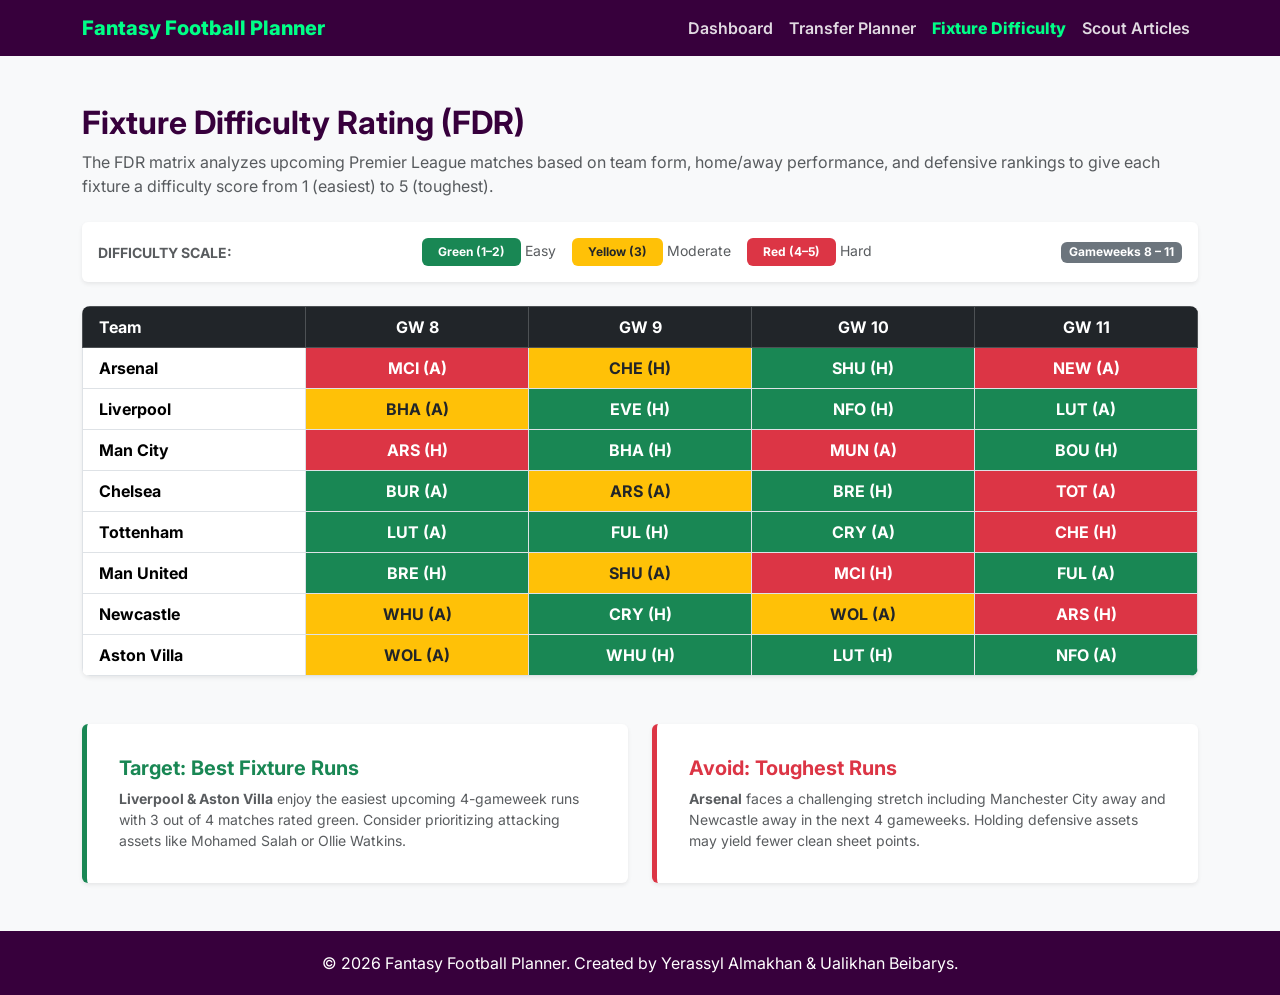
==== fdr.html @ 220f1911 "Add files via upload" ====
<!DOCTYPE html>
<html lang="en">
<head>
  <meta charset="UTF-8">
  <meta name="viewport" content="width=device-width, initial-scale=1.0">
  <title>Fantasy Football Planner | Fixture Difficulty Rating</title>
  <link href="https://cdn.jsdelivr.net/npm/bootstrap@5.3.3/dist/css/bootstrap.min.css" rel="stylesheet">
  <link rel="stylesheet" href="css/style.css">
</head>
<body>

  <!-- NAVBAR -->
  <nav class="navbar navbar-expand-lg navbar-custom sticky-top">
    <div class="container">
      <a class="navbar-brand" href="index.html">Fantasy Football Planner</a>
      <button class="navbar-toggler" type="button" data-bs-toggle="collapse" data-bs-target="#navbarNav">
        <span class="navbar-toggler-icon"></span>
      </button>
      <div class="collapse navbar-collapse" id="navbarNav">
        <ul class="navbar-nav ms-auto">
          <li class="nav-item"><a class="nav-link" href="index.html">Dashboard</a></li>
          <li class="nav-item"><a class="nav-link" href="planner.html">Transfer Planner</a></li>
          <li class="nav-item"><a class="nav-link active" href="fdr.html">Fixture Difficulty</a></li>
          <li class="nav-item"><a class="nav-link" href="articles.html">Scout Articles</a></li>
        </ul>
      </div>
    </div>
  </nav>

  <!-- MAIN CONTENT -->
  <main class="container py-5">
    
    <!-- PAGE HEADER & INTRO -->
    <div class="mb-4">
      <h2 class="fw-bold" style="color: var(--fpl-purple);">Fixture Difficulty Rating (FDR)</h2>
      <p class="text-muted">The FDR matrix analyzes upcoming Premier League matches based on team form, home/away performance, and defensive rankings to give each fixture a difficulty score from 1 (easiest) to 5 (toughest).</p>
    </div>

    <!-- COLOR LEGEND & TICKER HEADER -->
    <div class="card border-0 shadow-sm mb-4 p-3 bg-white">
      <div class="d-flex flex-wrap justify-content-between align-items-center gap-2">
        <span class="fw-bold text-uppercase small text-muted">Difficulty Scale:</span>
        <div class="d-flex gap-3 align-items-center flex-wrap">
          <div><span class="badge bg-success px-3 py-2">Green (1–2)</span> <small class="text-muted">Easy</small></div>
          <div><span class="badge bg-warning text-dark px-3 py-2">Yellow (3)</span> <small class="text-muted">Moderate</small></div>
          <div><span class="badge bg-danger px-3 py-2">Red (4–5)</span> <small class="text-muted">Hard</small></div>
        </div>
        <span class="badge bg-secondary">Gameweeks 8 – 11</span>
      </div>
    </div>

    <!-- FDR TABLE -->
    <div class="table-responsive shadow-sm rounded-3 mb-5">
      <table class="table table-bordered align-middle text-center mb-0">
        <thead class="table-dark">
          <tr>
            <th class="text-start ps-3" style="width: 20%;">Team</th>
            <th style="width: 20%;">GW 8</th>
            <th style="width: 20%;">GW 9</th>
            <th style="width: 20%;">GW 10</th>
            <th style="width: 20%;">GW 11</th>
          </tr>
        </thead>
        <tbody>
          <tr>
            <td class="fw-bold text-start ps-3">Arsenal</td>
            <td class="bg-danger text-white fw-bold">MCI (A)</td>
            <td class="bg-warning text-dark fw-bold">CHE (H)</td>
            <td class="bg-success text-white fw-bold">SHU (H)</td>
            <td class="bg-danger text-white fw-bold">NEW (A)</td>
          </tr>
          <tr>
            <td class="fw-bold text-start ps-3">Liverpool</td>
            <td class="bg-warning text-dark fw-bold">BHA (A)</td>
            <td class="bg-success text-white fw-bold">EVE (H)</td>
            <td class="bg-success text-white fw-bold">NFO (H)</td>
            <td class="bg-success text-white fw-bold">LUT (A)</td>
          </tr>
          <tr>
            <td class="fw-bold text-start ps-3">Man City</td>
            <td class="bg-danger text-white fw-bold">ARS (H)</td>
            <td class="bg-success text-white fw-bold">BHA (H)</td>
            <td class="bg-danger text-white fw-bold">MUN (A)</td>
            <td class="bg-success text-white fw-bold">BOU (H)</td>
          </tr>
          <tr>
            <td class="fw-bold text-start ps-3">Chelsea</td>
            <td class="bg-success text-white fw-bold">BUR (A)</td>
            <td class="bg-warning text-dark fw-bold">ARS (A)</td>
            <td class="bg-success text-white fw-bold">BRE (H)</td>
            <td class="bg-danger text-white fw-bold">TOT (A)</td>
          </tr>
          <tr>
            <td class="fw-bold text-start ps-3">Tottenham</td>
            <td class="bg-success text-white fw-bold">LUT (A)</td>
            <td class="bg-success text-white fw-bold">FUL (H)</td>
            <td class="bg-success text-white fw-bold">CRY (A)</td>
            <td class="bg-danger text-white fw-bold">CHE (H)</td>
          </tr>
          <tr>
            <td class="fw-bold text-start ps-3">Man United</td>
            <td class="bg-success text-white fw-bold">BRE (H)</td>
            <td class="bg-warning text-dark fw-bold">SHU (A)</td>
            <td class="bg-danger text-white fw-bold">MCI (H)</td>
            <td class="bg-success text-white fw-bold">FUL (A)</td>
          </tr>
          <tr>
            <td class="fw-bold text-start ps-3">Newcastle</td>
            <td class="bg-warning text-dark fw-bold">WHU (A)</td>
            <td class="bg-success text-white fw-bold">CRY (H)</td>
            <td class="bg-warning text-dark fw-bold">WOL (A)</td>
            <td class="bg-danger text-white fw-bold">ARS (H)</td>
          </tr>
          <tr>
            <td class="fw-bold text-start ps-3">Aston Villa</td>
            <td class="bg-warning text-dark fw-bold">WOL (A)</td>
            <td class="bg-success text-white fw-bold">WHU (H)</td>
            <td class="bg-success text-white fw-bold">LUT (H)</td>
            <td class="bg-success text-white fw-bold">NFO (A)</td>
          </tr>
        </tbody>
      </table>
    </div>

    <!-- SCOUT TAKEAWAY SECTION -->
    <div class="row g-4">
      <div class="col-12 col-md-6">
        <div class="card h-100 border-0 shadow-sm p-3 style-card-easy" style="border-left: 5px solid #198754 !important;">
          <div class="card-body">
            <h5 class="fw-bold text-success">Target: Best Fixture Runs</h5>
            <p class="text-muted small mb-0"><strong>Liverpool & Aston Villa</strong> enjoy the easiest upcoming 4-gameweek runs with 3 out of 4 matches rated green. Consider prioritizing attacking assets like Mohamed Salah or Ollie Watkins.</p>
          </div>
        </div>
      </div>
      <div class="col-12 col-md-6">
        <div class="card h-100 border-0 shadow-sm p-3 style-card-hard" style="border-left: 5px solid #dc3545 !important;">
          <div class="card-body">
            <h5 class="fw-bold text-danger">Avoid: Toughest Runs</h5>
            <p class="text-muted small mb-0"><strong>Arsenal</strong> faces a challenging stretch including Manchester City away and Newcastle away in the next 4 gameweeks. Holding defensive assets may yield fewer clean sheet points.</p>
          </div>
        </div>
      </div>
    </div>

  </main>

  <!-- FOOTER -->
  <footer class="footer-custom">
    <div class="container">
      <p class="mb-0">© 2026 Fantasy Football Planner. Created by Yerassyl Almakhan & Ualikhan Beibarys.</p>
    </div>
  </footer>

  <script src="https://cdn.jsdelivr.net/npm/bootstrap@5.3.3/dist/js/bootstrap.bundle.min.js"></script>
</body>
</html>
---- css/style.css ----
@import url('https://fonts.googleapis.com/css2?family=Inter:wght@400;600;800&display=swap');

:root {
  --fpl-purple: #37003c;
  --fpl-mint: #00ff87;
  --fpl-light: #f8f9fa;
  --fpl-dark: #121212;
}

body {
  font-family: 'Inter', sans-serif;
  background-color: var(--fpl-light);
  color: var(--fpl-dark);
  display: flex;
  flex-direction: column;
  min-height: 100vh;
}

main { flex: 1; }

/* Custom Navbar Styles */
.navbar-custom { 
  background-color: var(--fpl-purple); 
}

.navbar-custom .navbar-brand { 
  color: var(--fpl-mint); 
  font-weight: 800; 
}


.navbar-custom .nav-link { 
  color: rgba(255, 255, 255, 0.85); 
  font-weight: 600; 
  transition: color 0.2s ease-in-out;
}


.navbar-custom .nav-link:hover,
.navbar-custom .nav-link.active { 
  color: var(--fpl-mint) !important; 
  font-weight: 800;
}

.navbar-toggler { 
  border-color: var(--fpl-mint); 
}

.navbar-toggler-icon { 
  filter: invert(62%) sepia(97%) saturate(2250%) hue-rotate(99deg) brightness(104%) contrast(105%); 
}


.btn-fpl { 
  background-color: var(--fpl-mint); 
  color: var(--fpl-purple); 
  font-weight: 800; 
  border: none; 
}

.btn-fpl:hover { 
  background-color: #00cc6a; 
  transform: scale(1.05); 
}


.footer-custom { 
  background-color: var(--fpl-purple); 
  color: white; 
  padding: 20px 0; 
  text-align: center; 
  margin-top: auto; 
}
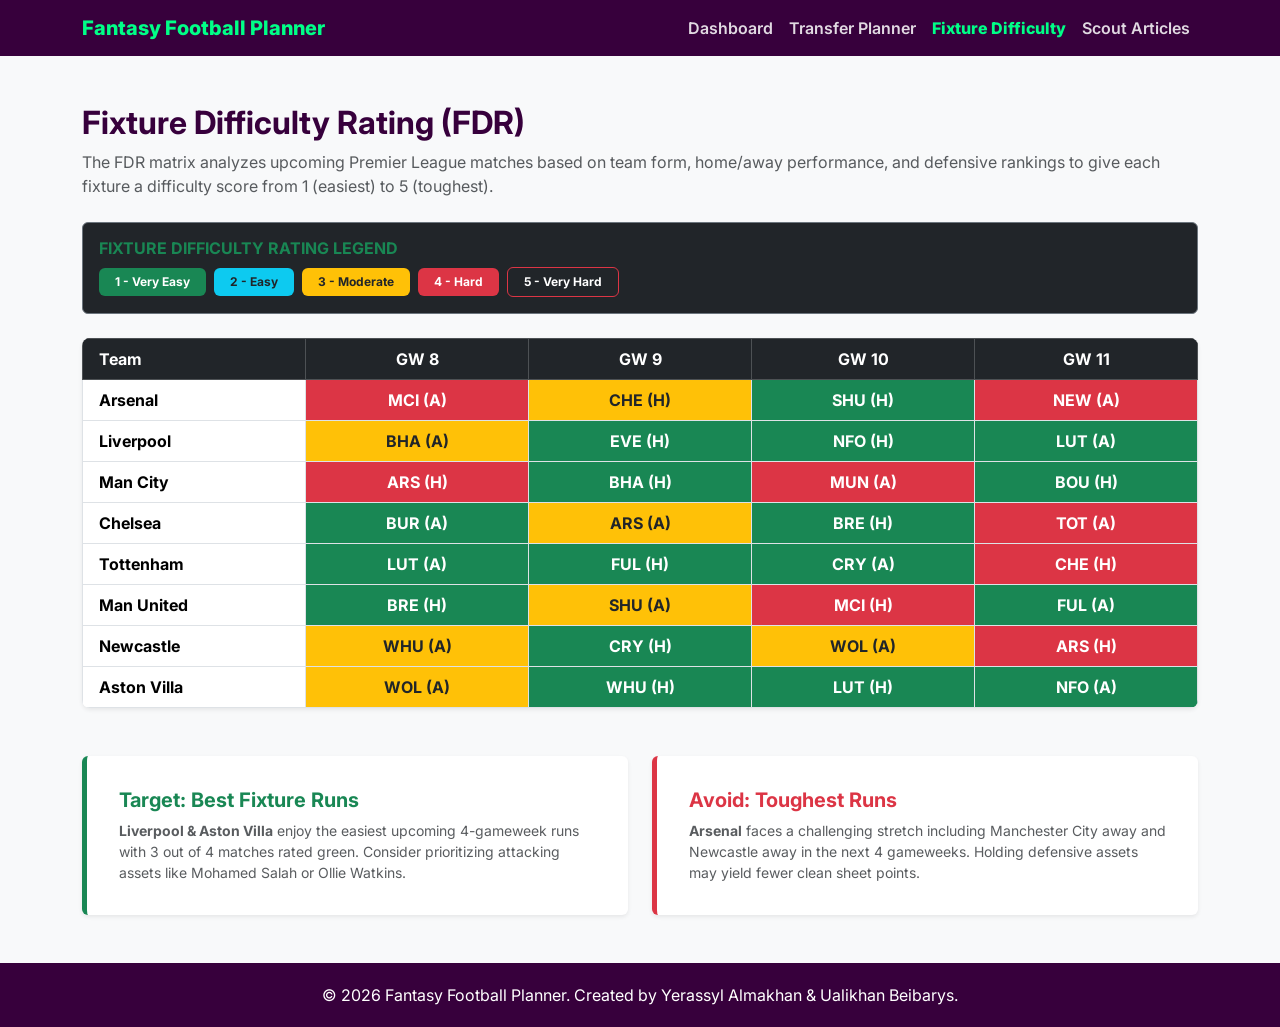
==== commit 851ff766: "Add FDR Rating Legend to fdr.html Added a new Fixture Difficulty Rating Legend to explain the diffic" ====
--- a/fdr.html
+++ b/fdr.html
@@ -36,16 +36,15 @@
       <p class="text-muted">The FDR matrix analyzes upcoming Premier League matches based on team form, home/away performance, and defensive rankings to give each fixture a difficulty score from 1 (easiest) to 5 (toughest).</p>
     </div>
 
-    <!-- COLOR LEGEND & TICKER HEADER -->
-    <div class="card border-0 shadow-sm mb-4 p-3 bg-white">
-      <div class="d-flex flex-wrap justify-content-between align-items-center gap-2">
-        <span class="fw-bold text-uppercase small text-muted">Difficulty Scale:</span>
-        <div class="d-flex gap-3 align-items-center flex-wrap">
-          <div><span class="badge bg-success px-3 py-2">Green (1–2)</span> <small class="text-muted">Easy</small></div>
-          <div><span class="badge bg-warning text-dark px-3 py-2">Yellow (3)</span> <small class="text-muted">Moderate</small></div>
-          <div><span class="badge bg-danger px-3 py-2">Red (4–5)</span> <small class="text-muted">Hard</small></div>
-        </div>
-        <span class="badge bg-secondary">Gameweeks 8 – 11</span>
+    <!-- Added by Uali: FDR Rating Legend -->
+    <div class="card bg-dark text-white p-3 mb-4 border-secondary">
+      <h6 class="mb-2 text-uppercase fw-bold text-success">Fixture Difficulty Rating Legend</h6>
+      <div class="d-flex flex-wrap gap-2 align-items-center fs-7">
+        <span class="badge bg-success px-3 py-2">1 - Very Easy</span>
+        <span class="badge bg-info text-dark px-3 py-2">2 - Easy</span>
+        <span class="badge bg-warning text-dark px-3 py-2">3 - Moderate</span>
+        <span class="badge bg-danger px-3 py-2">4 - Hard</span>
+        <span class="badge bg-dark border border-danger px-3 py-2">5 - Very Hard</span>
       </div>
     </div>
 
@@ -153,4 +152,4 @@
 
   <script src="https://cdn.jsdelivr.net/npm/bootstrap@5.3.3/dist/js/bootstrap.bundle.min.js"></script>
 </body>
-</html> +</html> 
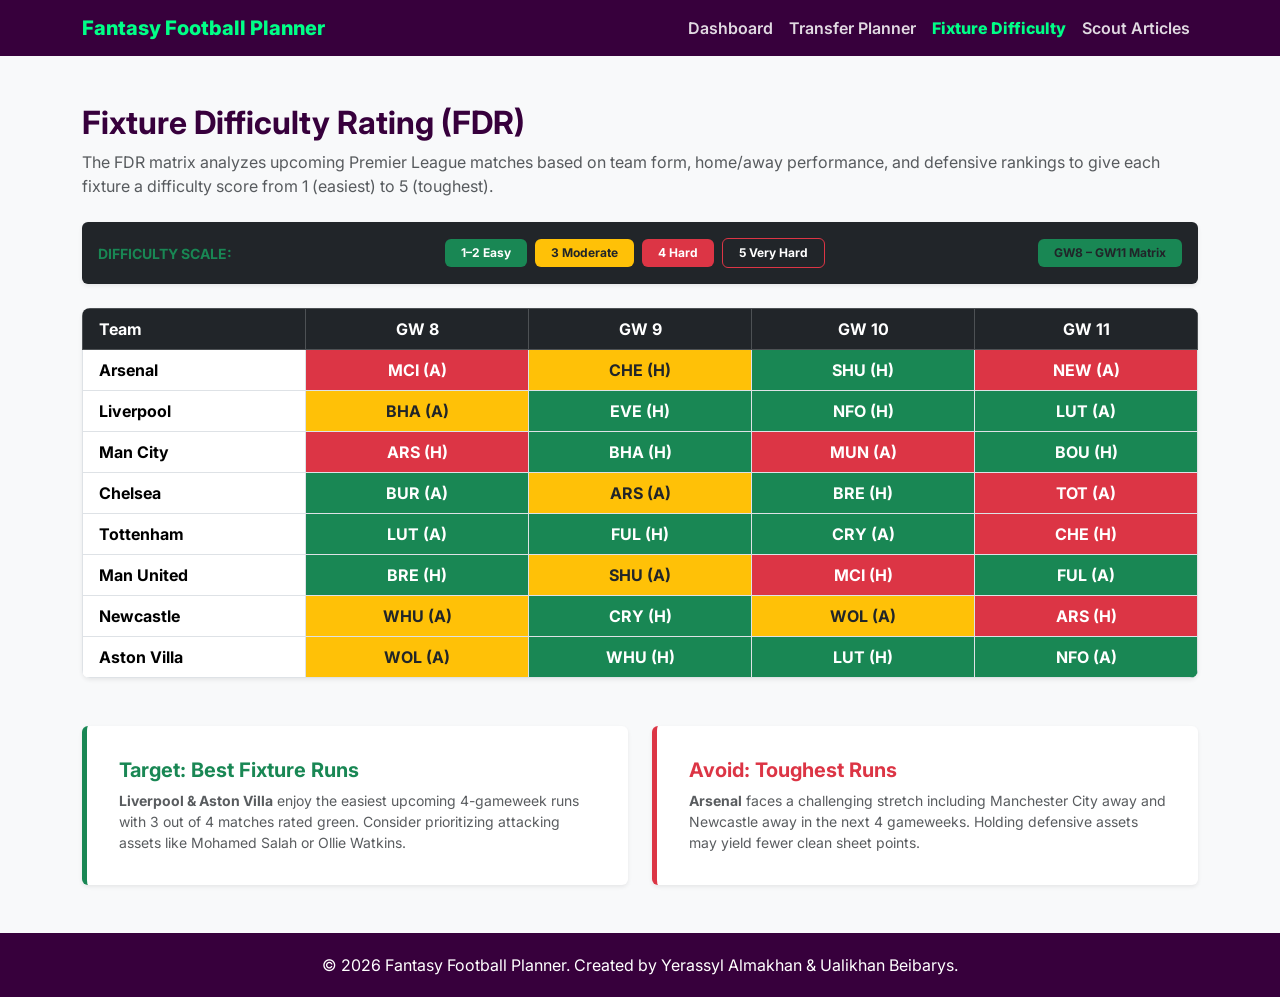
==== commit db7cdd50: "Enhance FDR rating legend with color coding Updated the FDR rating legend with a new color legend an" ====
--- a/fdr.html
+++ b/fdr.html
@@ -36,17 +36,19 @@
       <p class="text-muted">The FDR matrix analyzes upcoming Premier League matches based on team form, home/away performance, and defensive rankings to give each fixture a difficulty score from 1 (easiest) to 5 (toughest).</p>
     </div>
 
-    <!-- Added by Uali: FDR Rating Legend -->
-    <div class="card bg-dark text-white p-3 mb-4 border-secondary">
-      <h6 class="mb-2 text-uppercase fw-bold text-success">Fixture Difficulty Rating Legend</h6>
-      <div class="d-flex flex-wrap gap-2 align-items-center fs-7">
-        <span class="badge bg-success px-3 py-2">1 - Very Easy</span>
-        <span class="badge bg-info text-dark px-3 py-2">2 - Easy</span>
-        <span class="badge bg-warning text-dark px-3 py-2">3 - Moderate</span>
-        <span class="badge bg-danger px-3 py-2">4 - Hard</span>
-        <span class="badge bg-dark border border-danger px-3 py-2">5 - Very Hard</span>
+    <!-- COLOR LEGEND & TICKER HEADER - Upgraded by Ualikhan Beibarys -->
+      <div class="card border-0 shadow-sm mb-4 p-3 bg-dark text-white">
+        <div class="d-flex flex-wrap justify-content-between align-items-center gap-2">
+          <span class="fw-bold text-uppercase small text-success">Difficulty Scale:</span>
+          <div class="d-flex gap-2 align-items-center flex-wrap">
+            <span class="badge bg-success px-3 py-2">1–2 Easy</span>
+            <span class="badge bg-warning text-dark px-3 py-2">3 Moderate</span>
+            <span class="badge bg-danger px-3 py-2">4 Hard</span>
+            <span class="badge border border-danger text-white px-3 py-2">5 Very Hard</span>
+          </div>
+          <span class="badge bg-success text-dark fw-bold px-3 py-2">GW8 – GW11 Matrix</span>
+        </div>
       </div>
-    </div>
 
     <!-- FDR TABLE -->
     <div class="table-responsive shadow-sm rounded-3 mb-5">
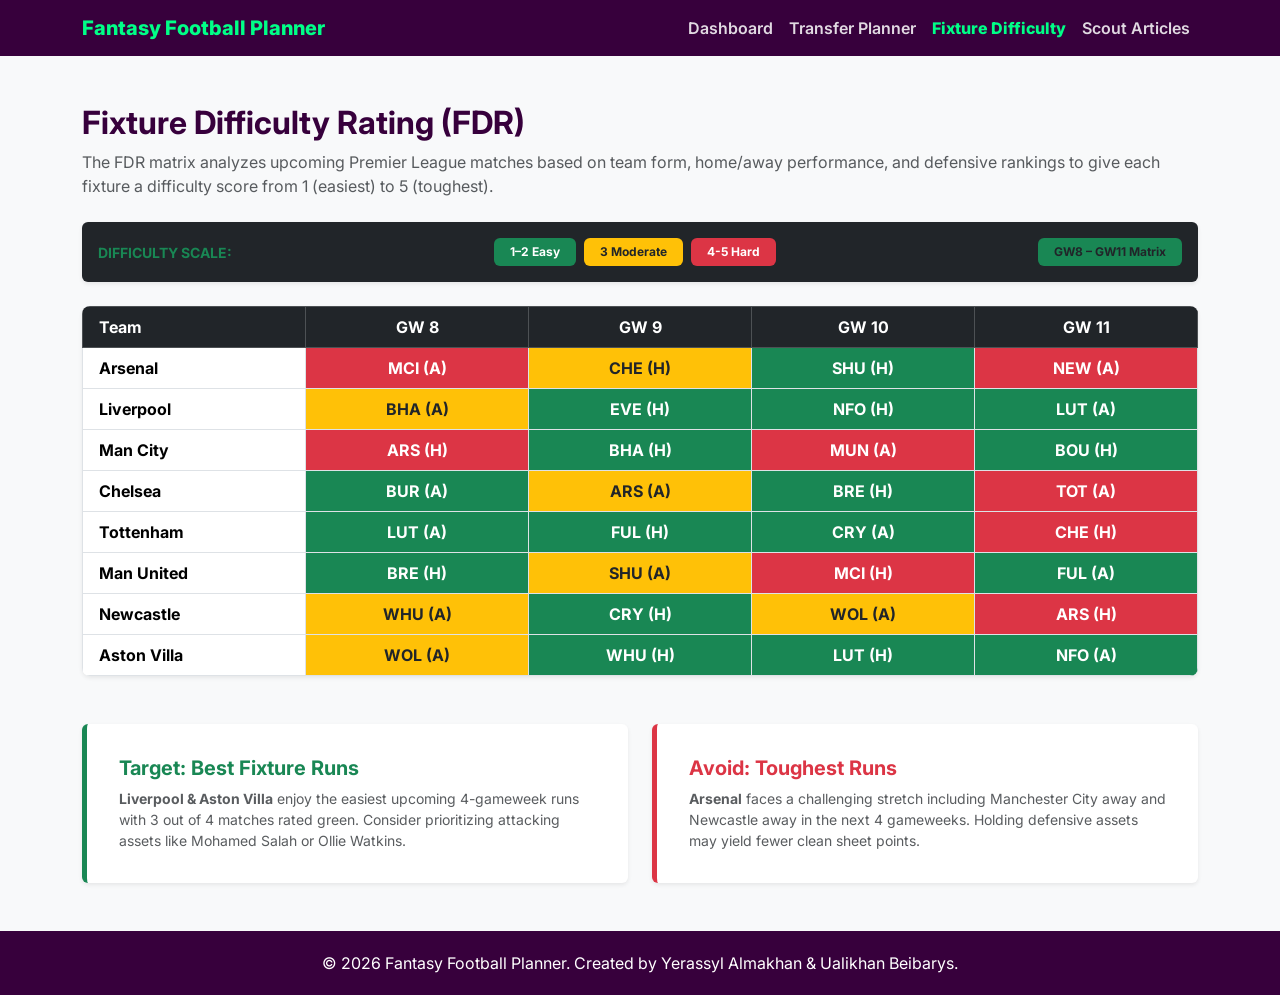
==== commit c72ffe43: "Update difficulty badges in fdr.html" ====
--- a/fdr.html
+++ b/fdr.html
@@ -43,8 +43,7 @@
           <div class="d-flex gap-2 align-items-center flex-wrap">
             <span class="badge bg-success px-3 py-2">1–2 Easy</span>
             <span class="badge bg-warning text-dark px-3 py-2">3 Moderate</span>
-            <span class="badge bg-danger px-3 py-2">4 Hard</span>
-            <span class="badge border border-danger text-white px-3 py-2">5 Very Hard</span>
+            <span class="badge bg-danger px-3 py-2">4-5 Hard</span>
           </div>
           <span class="badge bg-success text-dark fw-bold px-3 py-2">GW8 – GW11 Matrix</span>
         </div>
